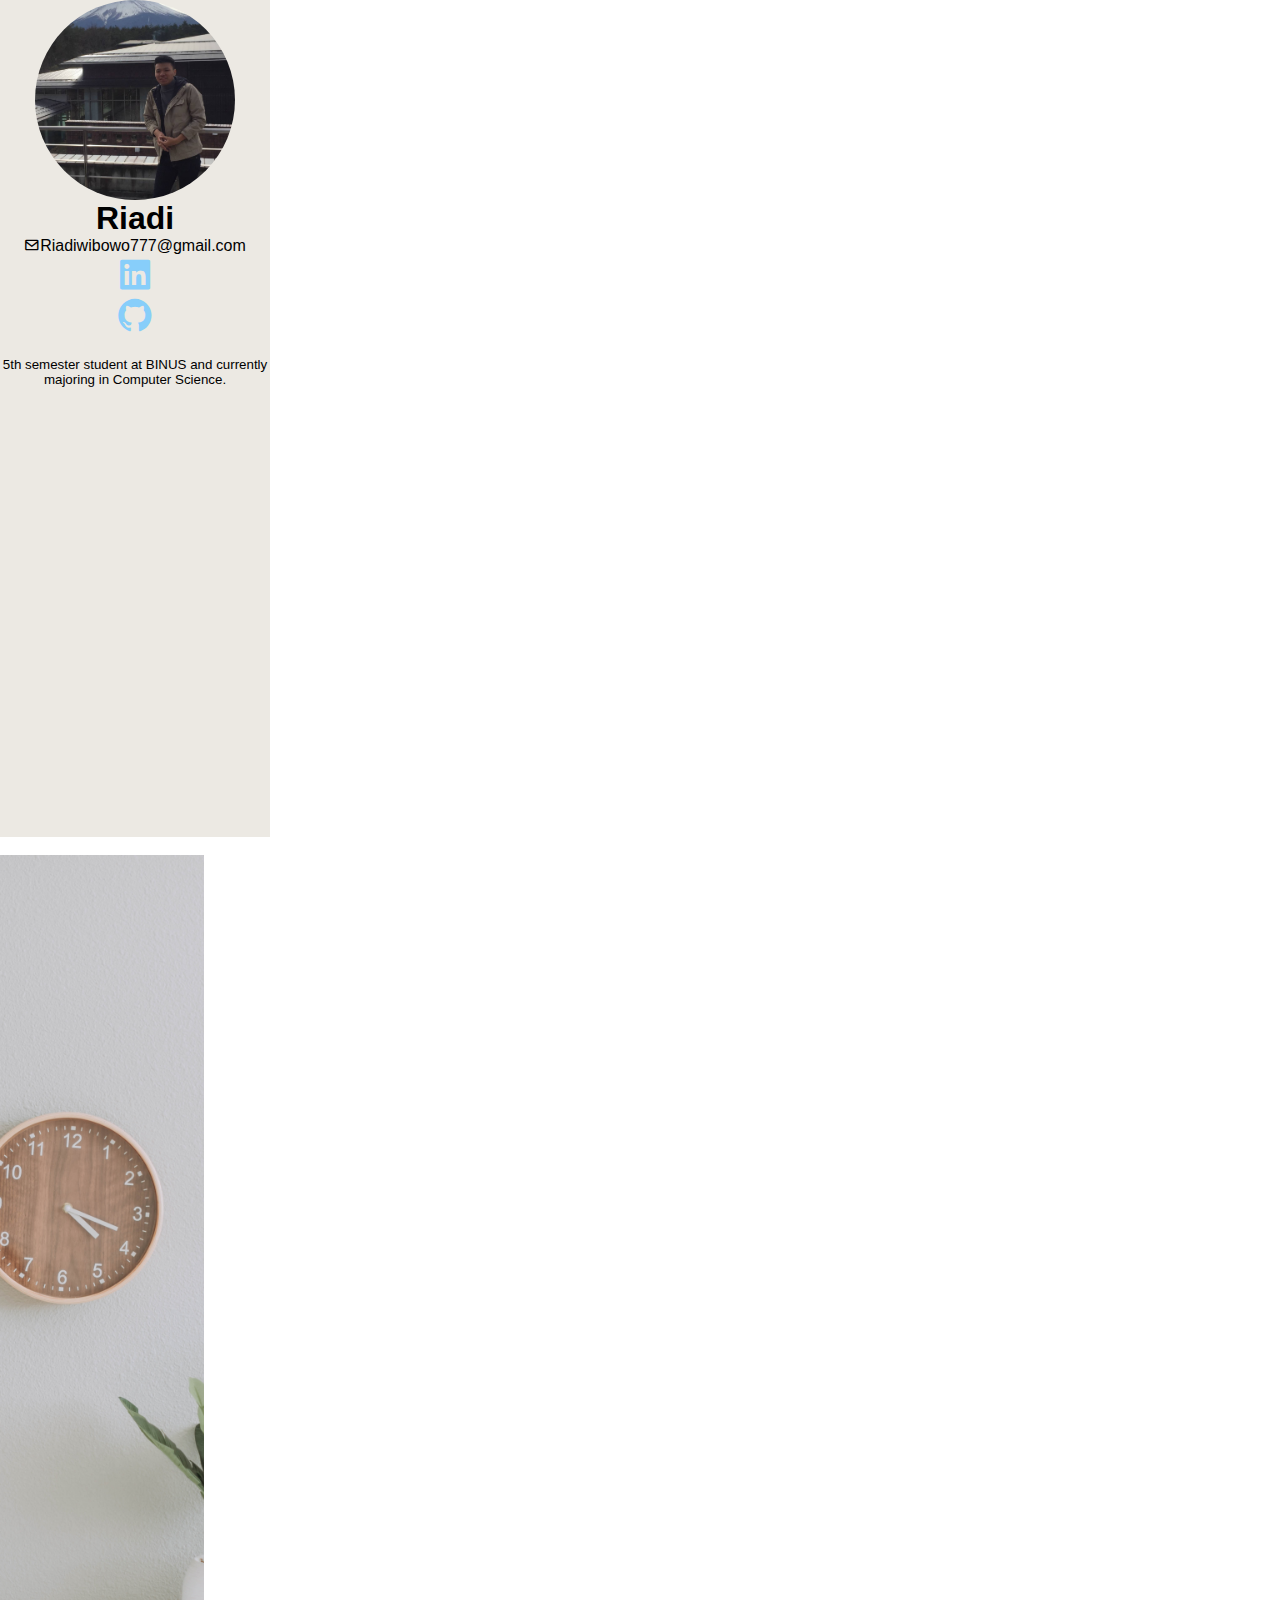
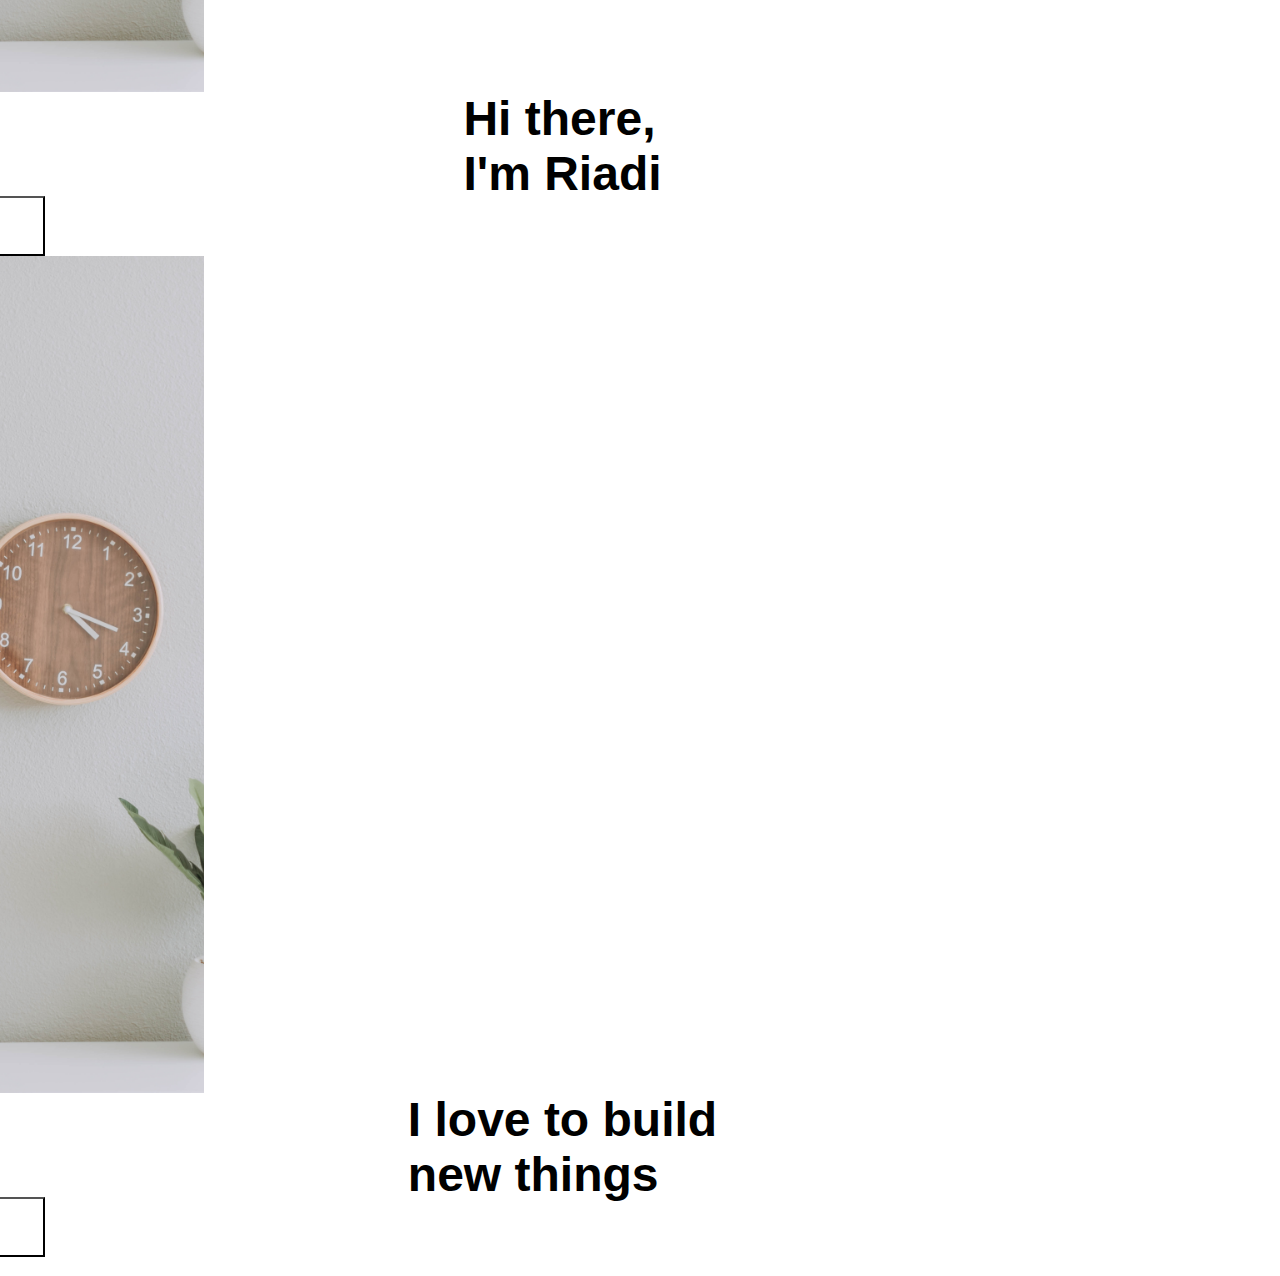
==== index.html @ 589821da "change name" ====
<!DOCTYPE html>
<html lang="en">
<head>
    <meta charset="UTF-8">
    <title>Portofolio</title>
    <link rel="stylesheet" href="../css/portofolio.css" type="text/css">
    <link href="https://cdn.jsdelivr.net/npm/bootstrap@5.1.3/dist/css/bootstrap.min.css" rel="stylesheet" integrity="sha384-1BmE4kWBq78iYhFldvKuhfTAU6auU8tT94WrHftjDbrCEXSU1oBoqyl2QvZ6jIW3" crossorigin="anonymous">
    <!-- box icon link--> 
    <link href='https://unpkg.com/boxicons@2.0.9/css/boxicons.min.css' rel='stylesheet'>
    <!--fonts link-->
    <link href="https://fonts.googleapis.com/css?family=Quicksand:300,400,500,700" rel="stylesheet">
    <link href="https://fonts.googleapis.com/css?family=Playfair+Display:400,400i,700" rel="stylesheet">
    <link href="https://fonts.googleapis.com/css2?family=Caveat&amp;display=swap" rel="stylesheet">
    <meta http-equiv="X-UA-Compatible" content="IE=edge">
    <meta name="viewport" content="width=device-width, initial-scale=1.0">
    
    </head>
</head>
<body>
    <script src="https://cdn.jsdelivr.net/npm/bootstrap@5.1.3/dist/js/bootstrap.bundle.min.js" integrity="sha384-ka7Sk0Gln4gmtz2MlQnikT1wXgYsOg+OMhuP+IlRH9sENBO0LRn5q+8nbTov4+1p" crossorigin="anonymous"></script>
    <aside>
                <div class="border" data-animate-effect = "fade"> 
                    <aside id="aside1" class="border-js" style="height: 837px;" >
                        <div class="text-center">
                            <div class="author-img">
                                <img src="../assets/409696.jpg" height="75%" width="75%">
                            </div>
                            <h1 id="logo">Riadi</h1>
                            <span class="email">
                                <i class='bx bx-envelope' ></i>
                                Riadiwibowo777@gmail.com
                            </span>
                        </div> 
                        
                        <nav class="porto-acc">
                            <ul>
                                <li>
                                    <a href="https://www.linkedin.com/in/riadi-wibowo/">
                                        <i class='bx bxl-linkedin-square' ></i>
                                        
                                    </a>
                                </li>
                                <li>
                                    <a href="https://github.com/Riadiwibowo">
                                        <i class='bx bxl-github'></i>    
                                    </a>
                                </li>
                            </ul>
                        </nav>
                        <div class="footer">
                            <p>
                                <small>
                                    5th semester student at BINUS and currently majoring in Computer Science.
                                </small>
                            </p>
                        </div>
                    </aside>

                </div>
            </aside>

       
                <div id="aside2">

            
                <div id="carouselExampleDark" class="carousel carousel-dark slide" data-bs-ride="carousel">
                    <div class="carousel-indicators">
                      <button type="button" data-bs-target="#carouselExampleDark" data-bs-slide-to="0" class="active" aria-current="true" aria-label="Slide 1"></button>
                      <button type="button" data-bs-target="#carouselExampleDark" data-bs-slide-to="1" aria-label="Slide 2"></button>
                      
                    </div>
                    <div class="carousel-inner">
                      <div class="carousel-item active" data-bs-interval="10000">
                        <img src="assets/samantha-gades-BlIhVfXbi9s-unsplash.jpg" class="d-block w-100" alt="..." width="25%" height="25%">
                        <div class="carousel-caption d-none d-md-block">
                          <h1>Hi there,
                              <br>
                              I'm Riadi
                          </h1>
                          <button type="button">VIEW CV</button>
                        </div>
                      </div>
                      <div class="carousel-item" data-bs-interval="2000">
                        <img src="assets/samantha-gades-BlIhVfXbi9s-unsplash.jpg" class="d-block w-100" alt="..." width="25%" height="25%">
                        <div class="carousel-caption d-none d-md-block">
                            <h1>I love to build
                                <br>
                                new things
                            </h1>
                            <button type="button"><a href="https://github.com/Riadiwibowo">VIEW PROJECTS</a> </button>  
                        </div>
                      </div>
                      
                    </div>
                    <button class="carousel-control-prev" type="button" data-bs-target="#carouselExampleDark" data-bs-slide="prev">
                      <span class="carousel-control-prev-icon" aria-hidden="true"></span>
                      <span class="visually-hidden">Previous</span>
                    </button>
                    <button class="carousel-control-next" type="button" data-bs-target="#carouselExampleDark" data-bs-slide="next">
                      <span class="carousel-control-next-icon" aria-hidden="true"></span>
                      <span class="visually-hidden">Next</span>
                    </button>
                  </div>
                </div>
       
</body>
</html>
---- css/portofolio.css ----
* {
  margin: 0;
  padding: 0;
  box-sizing: border-box;
  font-family: "Ubuntu", sans-serif;
}

body {
  position: relative;
  min-height: 100vh;
  width: 100%;
  overflow: hidden;
}
.border {
  display: flex;
}
aside {
  float: left;
  height: 100%;
  width: 270px;
  background-color: #ece9e3;
}

.text-center {
  font-size: 100%;
}

.author-img {
  display: flex;
  justify-content: center;
  align-items: center;
}

.author-img img {
  display: flex;
  justify-content: center;
  border-radius: 100%;
  width: 200px;
  height: 200px;
  object-fit: cover;
}

.text-center h1 {
  text-align: center;
  justify-content: center;
}
.email {
  display: flex;
  justify-content: center;
}
.collapse {
  display: flex;
  justify-content: center;
  align-items: center;
}

.collapse ul {
  margin: 20px;
  list-style: none;
}

.collapse ul li {
  position: relative;
  height: 30px;
  width: 100%;
  margin: 0 3px;
  line-height: 10px;
}

.collapse ul li a {
  color: lightskyblue;
  display: flex;
  font-size: 15px;
  font-weight: 400;
  text-decoration: none;
  justify-content: center;
  align-items: center;
}

.porto-acc {
  display: flex;
  justify-content: center;
  align-items: center;
}

.porto-acc ul {
  list-style: none;
}

.porto-acc ul li a {
  color: lightskyblue;
}

.porto-acc ul li a i {
  font-size: 40px;
}
.footer {
  padding-top: 20px;
}
.footer p {
  display: flex;
  font-size: 100%;
  text-align: center;
}

#carouselExampleDark {
  display: flex;
  display: inline-block;
  float: right;
  width: 1435px;
}

#carouselExampleDark .carousel-item img {
  object-fit: cover;
  object-position: center;
  overflow: hidden;

  height: 837px;
}

.carousel-caption h1 {
  border-radius: 50px;
  justify-content: center;
  display: flex;
  align-items: center;
  height: 100px;
  font-size: 3rem;
}
.carousel-caption button {
  background: transparent;
  height: 60px;
  width: 200px;
}
.carousel-caption button a {
  text-decoration: none;
  color: black;
}
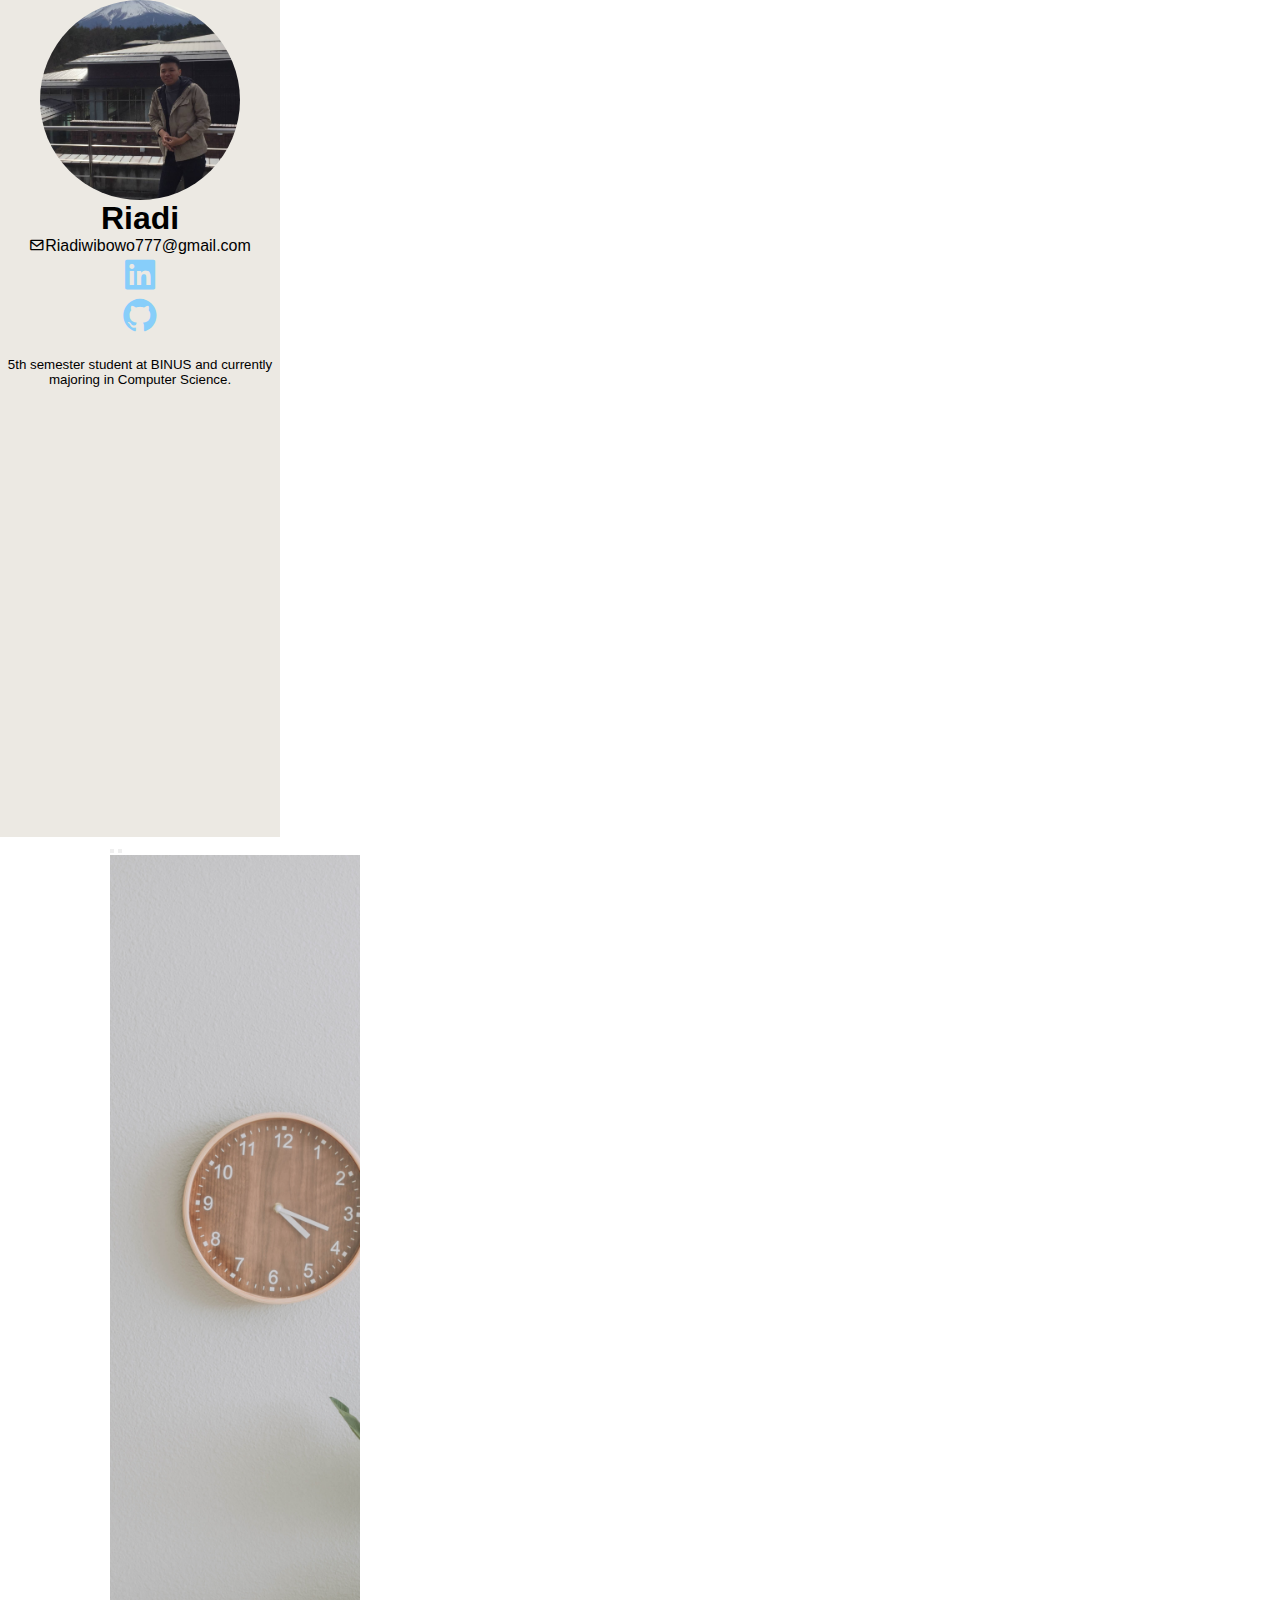
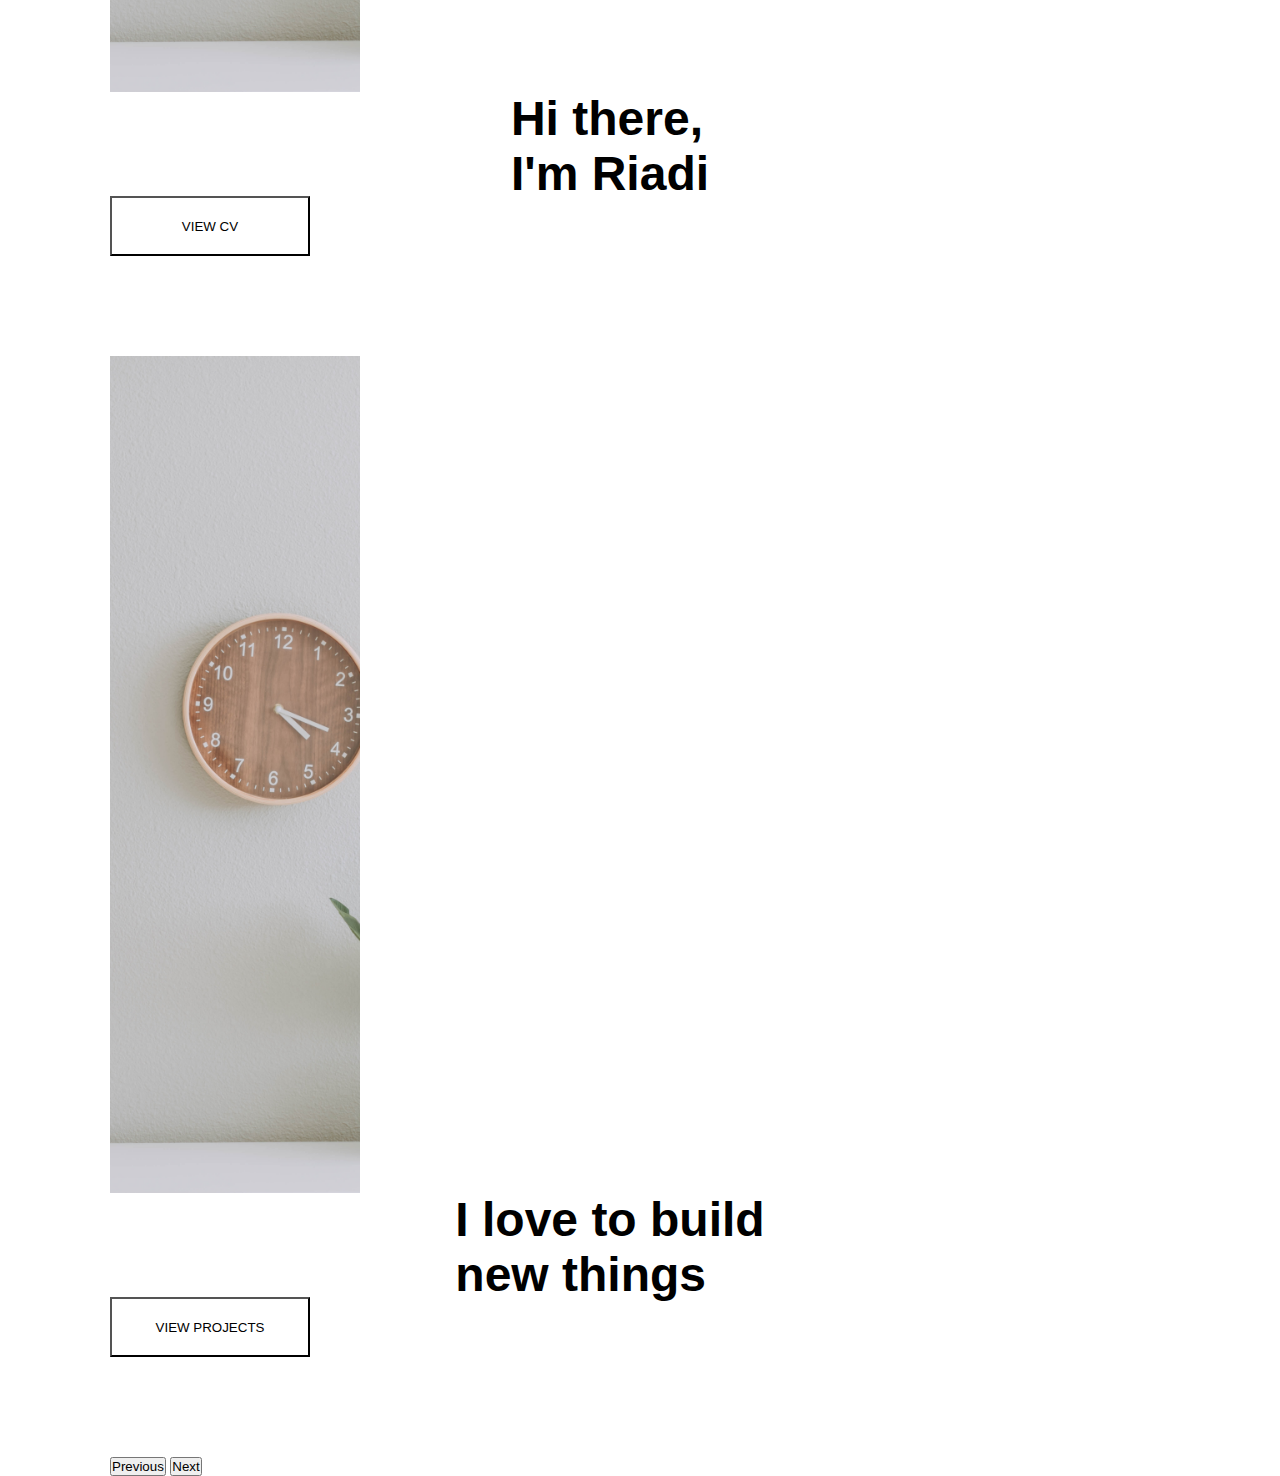
==== commit 3d37f562: "add href and css" ====
--- a/index.html
+++ b/index.html
@@ -77,7 +77,7 @@
                               <br>
                               I'm Riadi
                           </h1>
-                          <button type="button">VIEW CV</button>
+                          <button type="button"><a href="https://drive.google.com/file/d/1nQQjBnDfp75SF5RphYX3LDdHYdfjuZBg/view?usp=sharing">VIEW CV</a></button>
                         </div>
                       </div>
                       <div class="carousel-item" data-bs-interval="2000">
--- a/css/portofolio.css
+++ b/css/portofolio.css
@@ -17,7 +17,7 @@
 aside {
   float: left;
   height: 100%;
-  width: 270px;
+  width: 280px;
   background-color: #ece9e3;
 }
 
@@ -104,17 +104,17 @@
 }
 
 #carouselExampleDark {
-  display: flex;
   display: inline-block;
   float: right;
-  width: 1435px;
+  width: 1000px;
+  margin-right: 170px;
+  height: 750px;
 }
 
 #carouselExampleDark .carousel-item img {
   object-fit: cover;
   object-position: center;
   overflow: hidden;
-
   height: 837px;
 }
 
@@ -130,6 +130,7 @@
   background: transparent;
   height: 60px;
   width: 200px;
+  margin-bottom: 100px;
 }
 .carousel-caption button a {
   text-decoration: none;
